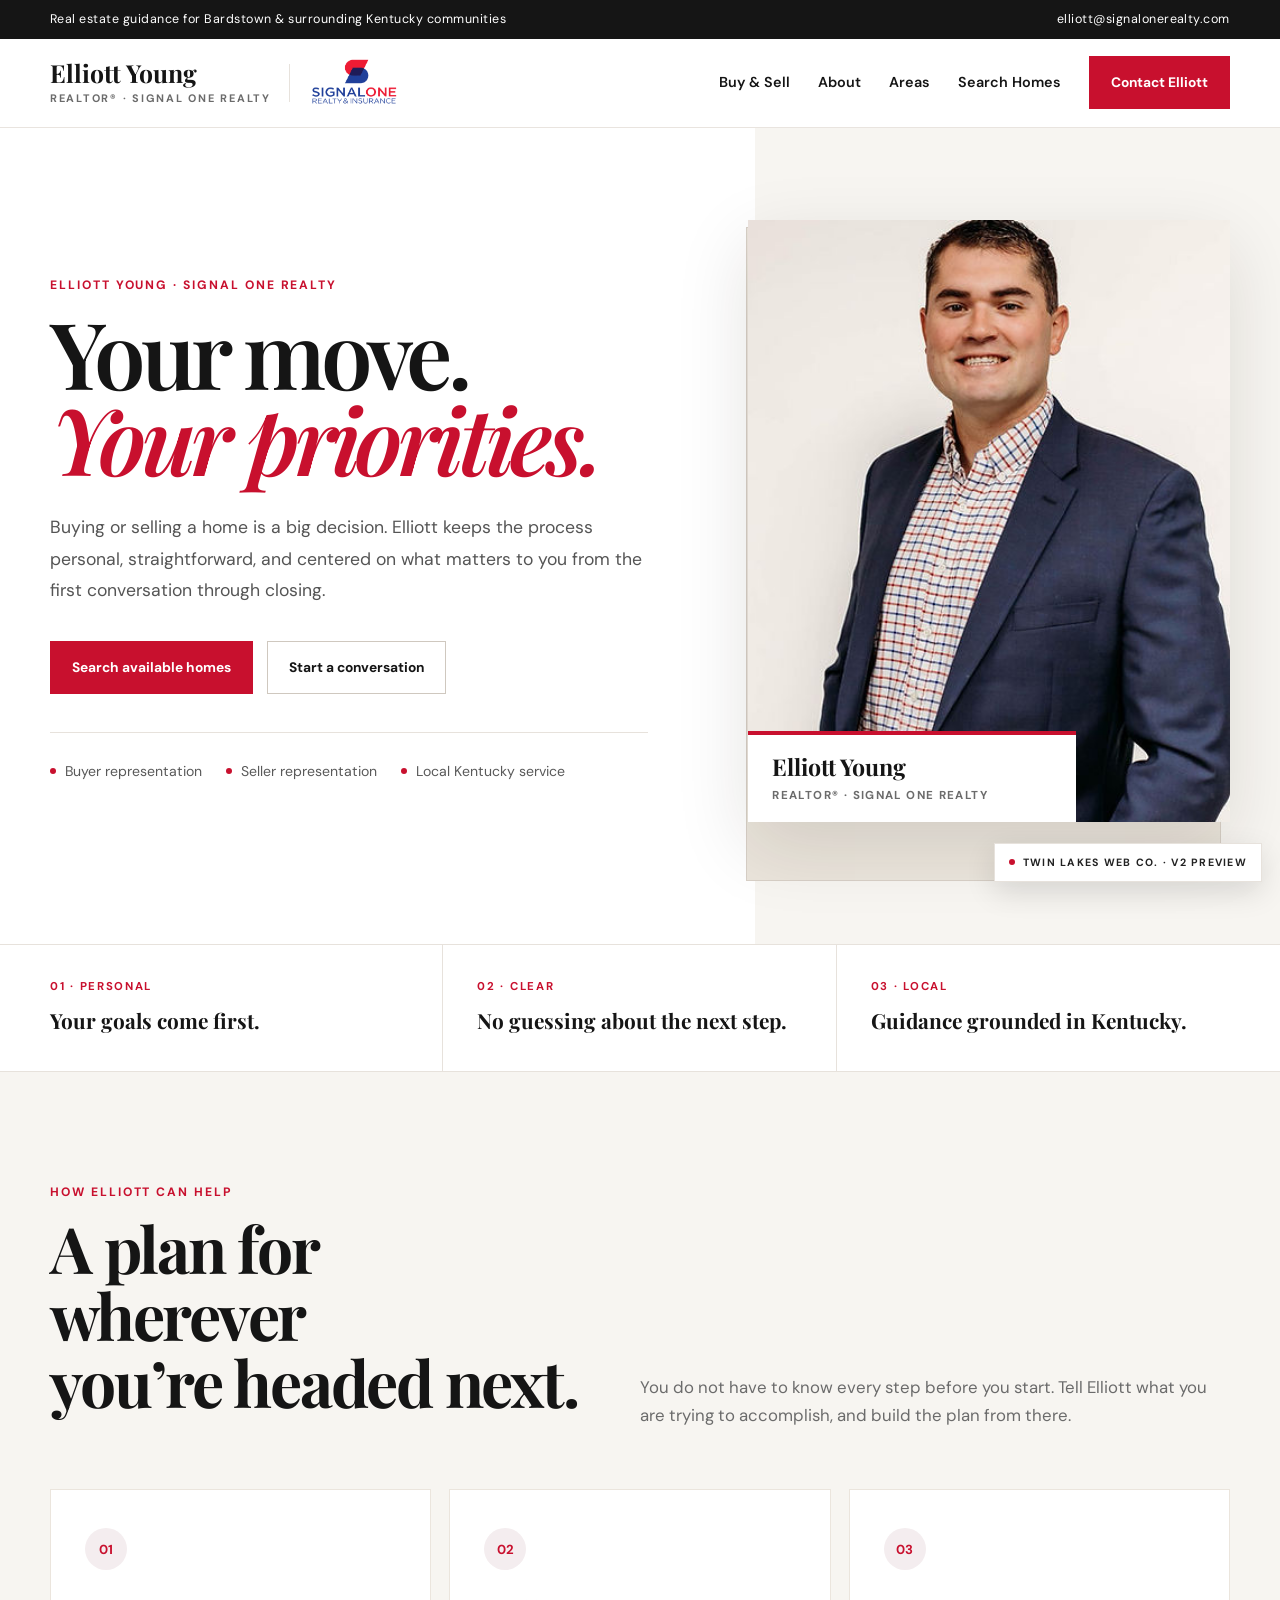
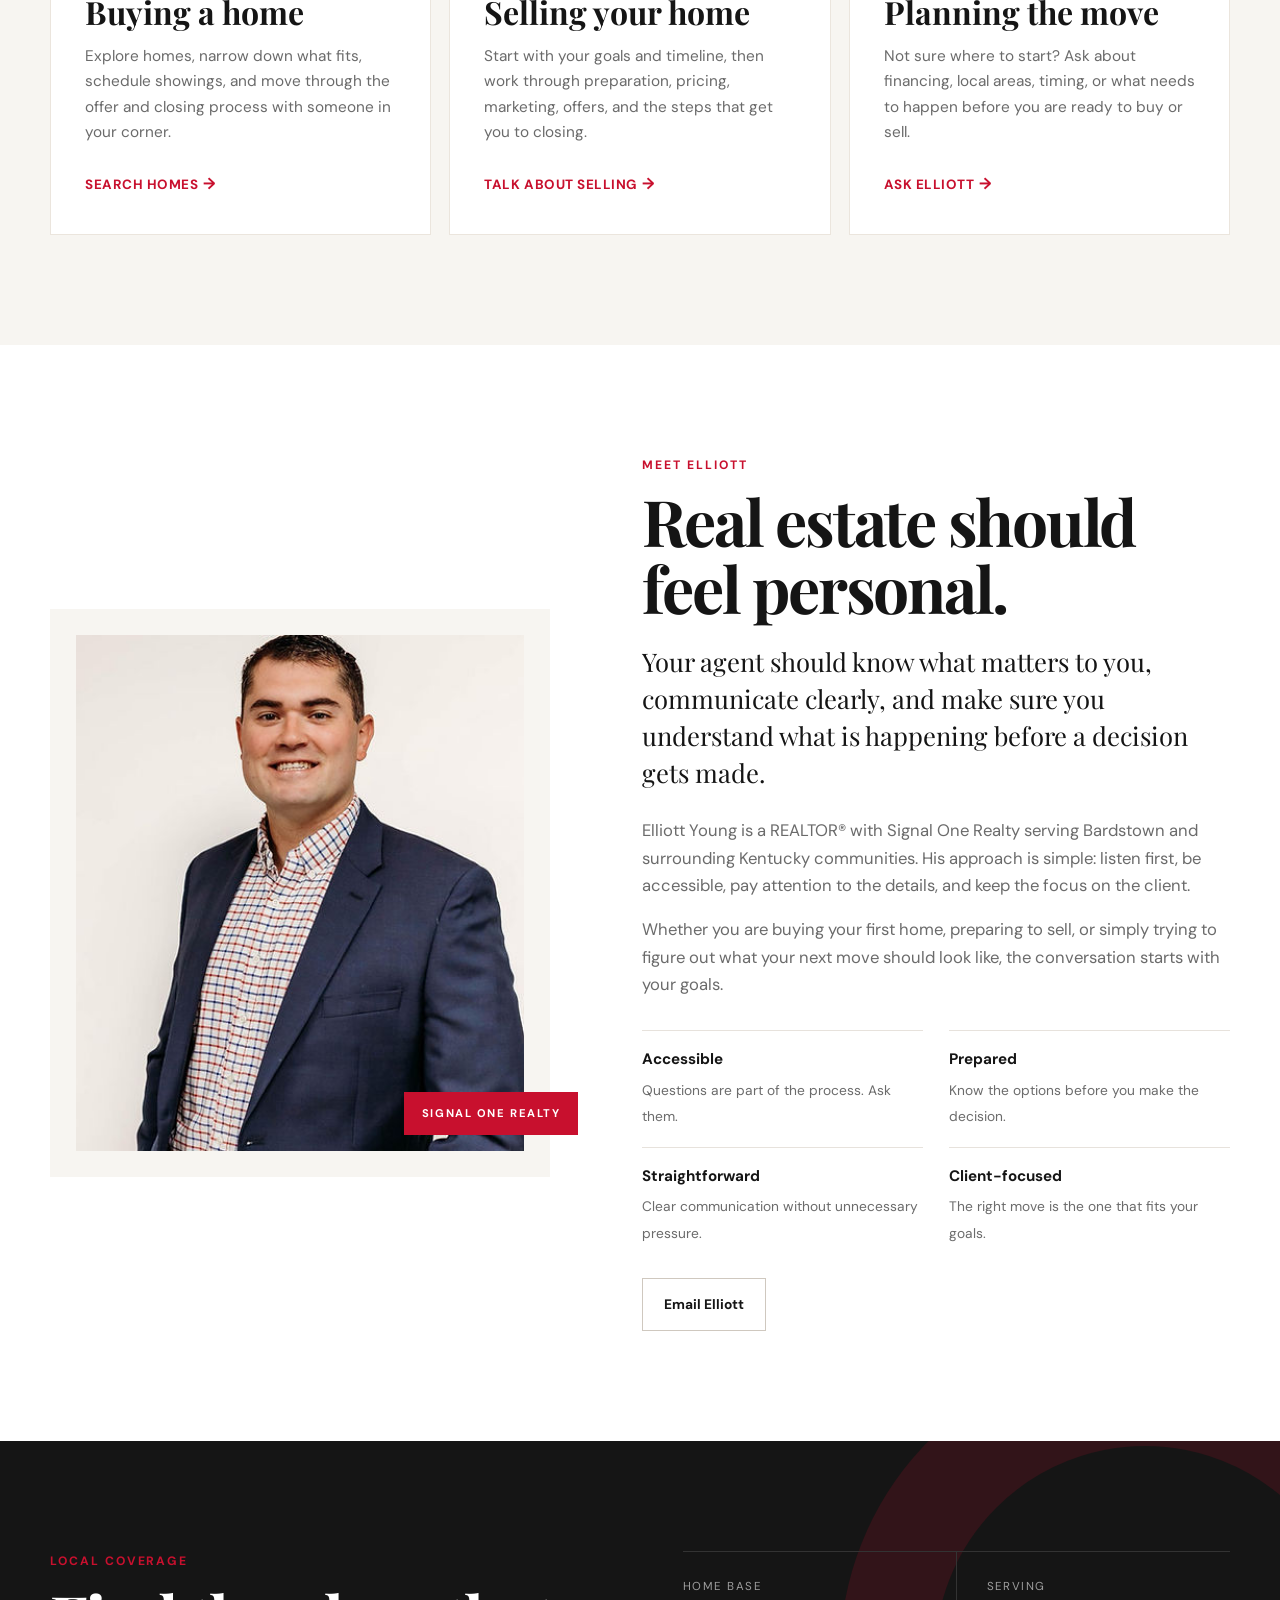
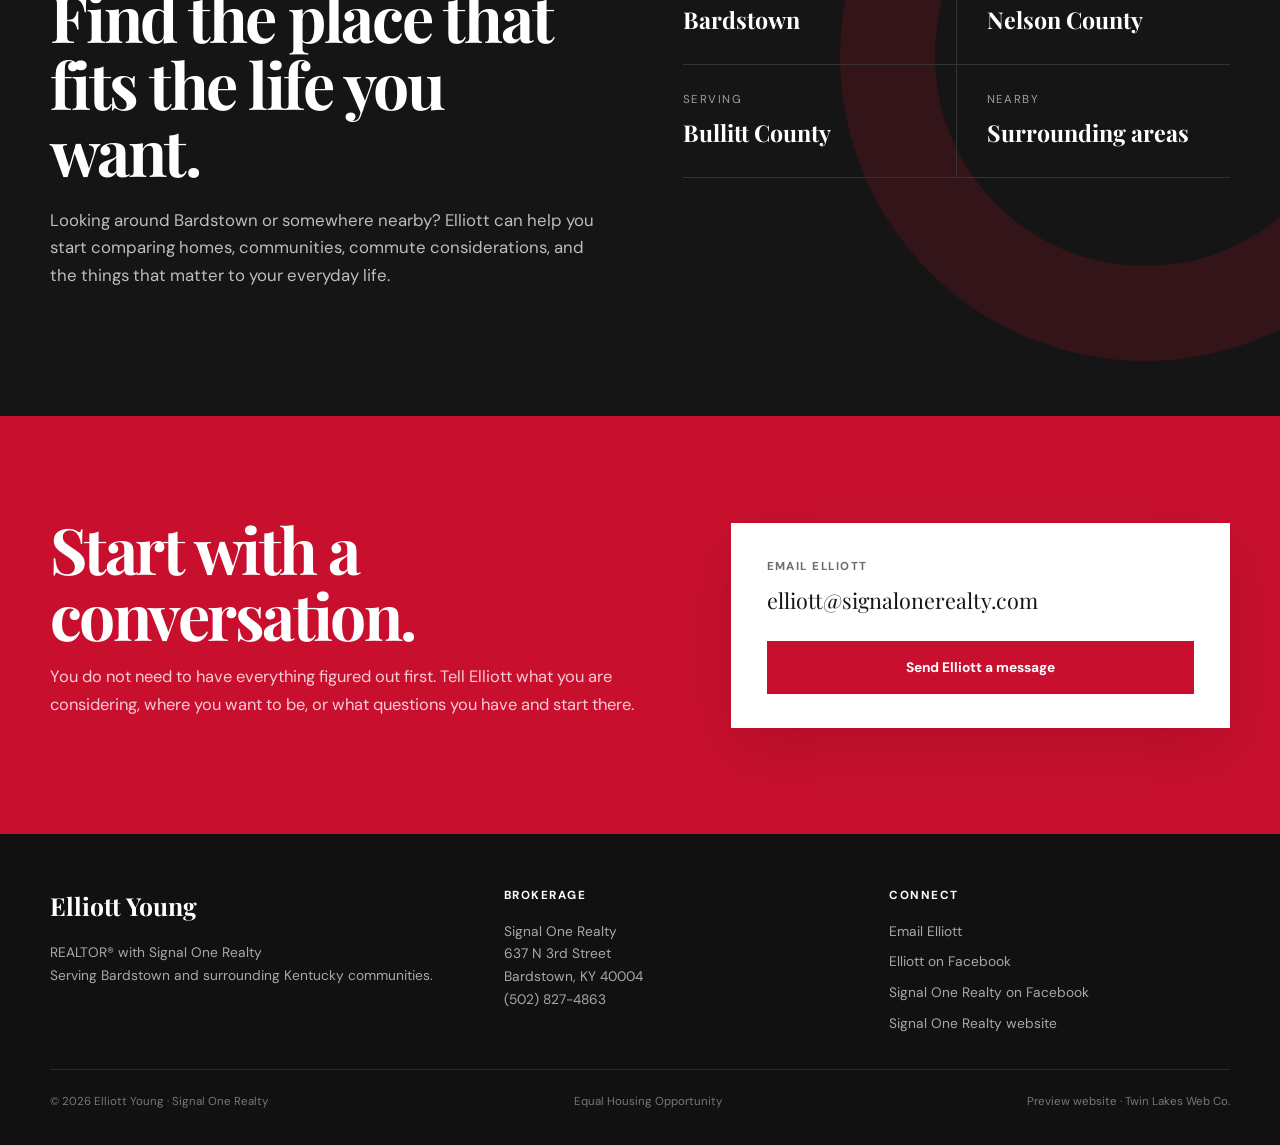
==== v2.html @ f49106d4 "Add real-estate-first Elliott Young homepage v2" ====
<!doctype html>
<html lang="en">
<head>
  <meta charset="utf-8">
  <meta name="viewport" content="width=device-width, initial-scale=1">
  <meta name="robots" content="noindex, nofollow">
  <meta name="description" content="Elliott Young with Signal One Realty. Personal real estate guidance for buyers and sellers in Bardstown and surrounding Kentucky communities.">
  <meta name="theme-color" content="#ffffff">
  <title>Elliott Young | Signal One Realty</title>
  <link rel="preconnect" href="https://fonts.googleapis.com">
  <link rel="preconnect" href="https://fonts.gstatic.com" crossorigin>
  <link href="https://fonts.googleapis.com/css2?family=DM+Sans:wght@400;500;600;700&family=Playfair+Display:ital,wght@0,600;0,700;1,600&display=swap" rel="stylesheet">
  <style>
    :root{
      --red:#c8102e;
      --red-bright:#ed1b34;
      --ink:#151515;
      --muted:#6b6b6b;
      --line:#e7e2dc;
      --paper:#f7f5f1;
      --white:#fff;
      --warm:#eee8df;
      --shadow:0 24px 70px rgba(30,24,20,.12);
      --serif:'Playfair Display',Georgia,serif;
      --sans:'DM Sans',Arial,sans-serif;
    }

    *{box-sizing:border-box}
    html{scroll-behavior:smooth}
    body{margin:0;color:var(--ink);background:var(--white);font-family:var(--sans);line-height:1.65;-webkit-font-smoothing:antialiased}
    img{display:block;max-width:100%}
    a{color:inherit;text-decoration:none}
    a:hover{text-decoration:none}
    button{font:inherit}
    .wrap{width:min(1180px,calc(100% - 48px));margin-inline:auto}
    .eyebrow{font-size:.76rem;font-weight:700;letter-spacing:.16em;text-transform:uppercase;color:var(--red)}
    .section{padding:110px 0}
    .section-title{font-family:var(--serif);font-size:clamp(2.35rem,5vw,4.5rem);line-height:1.05;letter-spacing:-.035em;margin:12px 0 22px}
    .section-copy{max-width:590px;color:var(--muted);font-size:1.05rem}

    .topline{background:var(--ink);color:#fff;font-size:.78rem;letter-spacing:.04em}
    .topline .wrap{display:flex;justify-content:space-between;gap:24px;padding:9px 0}
    .topline a{color:#fff}

    header{position:sticky;top:0;z-index:20;background:rgba(255,255,255,.94);backdrop-filter:blur(16px);border-bottom:1px solid rgba(231,226,220,.9)}
    .nav{display:flex;align-items:center;gap:28px;min-height:88px}
    .identity{display:flex;align-items:center;gap:18px;min-width:max-content}
    .identity-name{font-family:var(--serif);font-size:1.55rem;font-weight:700;line-height:1}
    .identity-name span{display:block;margin-top:7px;font:700 .68rem/1 var(--sans);letter-spacing:.16em;text-transform:uppercase;color:var(--muted)}
    .identity-divider{height:38px;width:1px;background:var(--line)}
    .broker-logo img{width:94px;height:auto}
    nav{margin-left:auto;display:flex;align-items:center;gap:28px;font-size:.9rem;font-weight:600}
    nav a:not(.nav-cta){position:relative;padding:10px 0}
    nav a:not(.nav-cta)::after{content:'';position:absolute;left:0;right:100%;bottom:5px;height:2px;background:var(--red);transition:right .2s ease}
    nav a:not(.nav-cta):hover::after{right:0}
    .nav-cta,.button{display:inline-flex;align-items:center;justify-content:center;gap:10px;background:var(--red);color:#fff;border:1px solid var(--red);padding:14px 21px;font-size:.86rem;font-weight:700;transition:.2s ease}
    .nav-cta:hover,.button:hover{background:#a90c26;border-color:#a90c26;transform:translateY(-1px)}
    .button.secondary{background:transparent;color:var(--ink);border-color:#cfc8bf}
    .button.secondary:hover{background:var(--paper);border-color:#bfb6aa}

    .hero{padding:74px 0 88px;background:linear-gradient(90deg,#fff 0%,#fff 59%,var(--paper) 59%,var(--paper) 100%);overflow:hidden}
    .hero-grid{display:grid;grid-template-columns:1.08fr .92fr;align-items:center;gap:72px}
    .hero h1{font-family:var(--serif);font-size:clamp(3.4rem,7.2vw,6.8rem);line-height:.94;letter-spacing:-.055em;margin:14px 0 30px;font-weight:600}
    .hero h1 em{font-weight:600;color:var(--red);font-style:italic}
    .hero-copy>p{max-width:610px;color:#555;font-size:1.1rem;line-height:1.8;margin:0}
    .hero-actions{display:flex;align-items:center;gap:14px;flex-wrap:wrap;margin-top:34px}
    .micro-proof{display:flex;flex-wrap:wrap;gap:24px;margin-top:38px;padding-top:27px;border-top:1px solid var(--line);color:#595959;font-size:.88rem}
    .micro-proof span{display:flex;align-items:center;gap:9px}
    .micro-proof span::before{content:'';width:6px;height:6px;border-radius:50%;background:var(--red)}

    .portrait-wrap{position:relative;padding:18px 0 34px 28px}
    .portrait-wrap::before{content:'';position:absolute;inset:0 35px 0 0;border:1px solid #d8d0c7;background:#ebe5dc;transform:translate(26px,25px)}
    .portrait-card{position:relative;z-index:1;background:#ddd;box-shadow:var(--shadow);aspect-ratio:4/5;overflow:hidden}
    .portrait-card img{width:100%;height:100%;object-fit:cover;object-position:center top}
    .portrait-label{position:absolute;z-index:2;left:0;bottom:0;background:#fff;padding:19px 24px 17px;min-width:68%;border-top:4px solid var(--red)}
    .portrait-label strong{font-family:var(--serif);font-size:1.45rem;display:block;line-height:1.1}
    .portrait-label span{display:block;margin-top:6px;font-size:.72rem;font-weight:700;letter-spacing:.12em;text-transform:uppercase;color:var(--muted)}

    .intro-strip{border-block:1px solid var(--line);background:#fff}
    .intro-strip .wrap{display:grid;grid-template-columns:repeat(3,1fr)}
    .strip-item{padding:33px 34px;border-right:1px solid var(--line)}
    .strip-item:first-child{padding-left:0}
    .strip-item:last-child{border-right:0;padding-right:0}
    .strip-item span{display:block;font-size:.71rem;font-weight:700;letter-spacing:.15em;text-transform:uppercase;color:var(--red);margin-bottom:7px}
    .strip-item strong{font-family:var(--serif);font-size:1.3rem}

    .ways{background:var(--paper)}
    .ways-head{display:flex;justify-content:space-between;gap:60px;align-items:end;margin-bottom:52px}
    .ways-head .section-copy{margin:0 0 8px}
    .service-grid{display:grid;grid-template-columns:repeat(3,1fr);gap:18px}
    .service-card{background:#fff;padding:38px 34px 36px;border:1px solid #ebe5dd;min-height:310px;display:flex;flex-direction:column;transition:.2s ease}
    .service-card:hover{transform:translateY(-5px);box-shadow:0 16px 44px rgba(28,24,20,.08)}
    .service-number{width:42px;height:42px;border-radius:50%;display:grid;place-items:center;background:#f4edef;color:var(--red);font-weight:700;font-size:.82rem}
    .service-card h3{font-family:var(--serif);font-size:2rem;line-height:1.08;margin:25px 0 14px}
    .service-card p{color:var(--muted);font-size:.96rem;margin:0 0 26px}
    .card-link{margin-top:auto;color:var(--red);font-size:.84rem;font-weight:700;letter-spacing:.04em;text-transform:uppercase}
    .card-link::after{content:' →';font-size:1rem}

    .about-grid{display:grid;grid-template-columns:.92fr 1.08fr;gap:92px;align-items:center}
    .about-image{position:relative;background:var(--paper);padding:26px}
    .about-image img{width:100%;aspect-ratio:1/1.15;object-fit:cover;object-position:center top}
    .about-image::after{content:'SIGNAL ONE REALTY';position:absolute;right:-28px;bottom:42px;background:var(--red);color:#fff;padding:12px 18px;font-size:.7rem;font-weight:700;letter-spacing:.14em}
    .about-copy p{color:var(--muted);font-size:1.04rem}
    .about-copy .lead{font-family:var(--serif);font-size:1.6rem;line-height:1.45;color:var(--ink);margin-top:0}
    .principles{display:grid;grid-template-columns:1fr 1fr;gap:18px 26px;margin:32px 0}
    .principle{border-top:1px solid var(--line);padding-top:16px}
    .principle strong{display:block;font-size:.95rem;margin-bottom:4px}
    .principle span{color:var(--muted);font-size:.86rem}

    .local{background:var(--ink);color:#fff;position:relative;overflow:hidden}
    .local::after{content:'';position:absolute;width:420px;height:420px;border:95px solid rgba(200,16,46,.16);border-radius:50%;right:-170px;top:-90px}
    .local-grid{position:relative;z-index:1;display:grid;grid-template-columns:1fr 1fr;gap:86px;align-items:start}
    .local .section-title{color:#fff}
    .local .section-copy{color:#bdbdbd}
    .market-list{display:grid;grid-template-columns:1fr 1fr;border-top:1px solid #333}
    .market{padding:25px 0;border-bottom:1px solid #333}
    .market:nth-child(odd){padding-right:30px;border-right:1px solid #333}
    .market:nth-child(even){padding-left:30px}
    .market span{display:block;color:#9e9e9e;font-size:.72rem;text-transform:uppercase;letter-spacing:.13em}
    .market strong{display:block;margin-top:5px;font-family:var(--serif);font-size:1.45rem}

    .contact{padding:100px 0;background:var(--red);color:#fff}
    .contact-grid{display:grid;grid-template-columns:1.1fr .9fr;gap:70px;align-items:center}
    .contact h2{font-family:var(--serif);font-size:clamp(2.8rem,5vw,5rem);line-height:1.02;letter-spacing:-.04em;margin:0}
    .contact p{color:#f7ccd4;max-width:620px;font-size:1.03rem}
    .contact-box{background:#fff;color:var(--ink);padding:34px 36px;box-shadow:0 22px 55px rgba(88,0,18,.18)}
    .contact-box span{display:block;font-size:.72rem;letter-spacing:.13em;text-transform:uppercase;font-weight:700;color:var(--muted)}
    .contact-box a.email{display:block;font-family:var(--serif);font-size:1.35rem;margin:7px 0 22px;overflow-wrap:anywhere}
    .contact-box .button{width:100%}

    footer{padding:52px 0 34px;background:#111;color:#d8d8d8}
    .footer-main{display:grid;grid-template-columns:1.2fr 1fr 1fr;gap:45px;padding-bottom:35px}
    .footer-brand strong{font-family:var(--serif);font-size:1.55rem;color:#fff}
    .footer-main p,.footer-main a{font-size:.86rem;color:#a8a8a8}
    .footer-main h4{font-size:.73rem;text-transform:uppercase;letter-spacing:.13em;color:#fff;margin:0 0 14px}
    .footer-links{display:flex;flex-direction:column;gap:8px}
    .footer-bottom{display:flex;justify-content:space-between;gap:24px;border-top:1px solid #292929;padding-top:22px;font-size:.72rem;color:#777}

    .preview{position:fixed;right:18px;bottom:18px;z-index:30;background:#fff;color:#222;border:1px solid var(--line);box-shadow:0 10px 30px rgba(0,0,0,.12);padding:10px 14px;font-size:.66rem;font-weight:700;letter-spacing:.12em;text-transform:uppercase}
    .preview::before{content:'';display:inline-block;width:6px;height:6px;background:var(--red);border-radius:50%;margin-right:8px;vertical-align:1px}

    @media(max-width:980px){
      .hero{background:linear-gradient(180deg,#fff 0%,#fff 62%,var(--paper) 62%)}
      .hero-grid,.about-grid,.local-grid,.contact-grid{grid-template-columns:1fr;gap:50px}
      .hero-copy{max-width:720px}
      .portrait-wrap{max-width:610px}
      .ways-head{display:block}.ways-head .section-copy{margin-top:18px}
      .service-grid{grid-template-columns:1fr 1fr}.service-card:last-child{grid-column:1/-1}
      .footer-main{grid-template-columns:1.2fr 1fr}
      nav a:not(.nav-cta){display:none}
    }

    @media(max-width:680px){
      .wrap{width:min(100% - 30px,1180px)}
      .section{padding:78px 0}
      .topline .wrap{display:block;text-align:center}.topline .wrap span{display:none}
      .nav{min-height:76px;gap:12px}.identity-divider,.broker-logo{display:none}.identity-name{font-size:1.35rem}.nav-cta{margin-left:auto;padding:11px 14px}
      .hero{padding-top:52px}.hero-grid{gap:40px}.hero h1{font-size:clamp(3.15rem,17vw,5rem)}
      .portrait-wrap{padding-left:0}.portrait-wrap::before{right:10px}
      .intro-strip .wrap{grid-template-columns:1fr}.strip-item,.strip-item:first-child,.strip-item:last-child{padding:22px 0;border-right:0;border-bottom:1px solid var(--line)}.strip-item:last-child{border-bottom:0}
      .service-grid{grid-template-columns:1fr}.service-card:last-child{grid-column:auto}
      .about-image::after{right:-8px}
      .principles{grid-template-columns:1fr}
      .market-list{grid-template-columns:1fr}.market:nth-child(odd),.market:nth-child(even){padding:20px 0;border-right:0}
      .footer-main{grid-template-columns:1fr}.footer-bottom{display:block}.footer-bottom span{display:block;margin-top:7px}
      .preview{display:none}
    }
  </style>
</head>
<body>
  <div class="topline">
    <div class="wrap">
      <span>Real estate guidance for Bardstown &amp; surrounding Kentucky communities</span>
      <a href="mailto:elliott@signalonerealty.com">elliott@signalonerealty.com</a>
    </div>
  </div>

  <header>
    <div class="wrap nav">
      <a class="identity" href="#top" aria-label="Elliott Young home">
        <div class="identity-name">Elliott Young<span>REALTOR® · Signal One Realty</span></div>
        <div class="identity-divider" aria-hidden="true"></div>
        <div class="broker-logo"><img src="assets/icon-brand.png" alt="Signal One Realty"></div>
      </a>
      <nav aria-label="Main navigation">
        <a href="#services">Buy &amp; Sell</a>
        <a href="#about">About</a>
        <a href="#area">Areas</a>
        <a href="https://link.flexmls.com/1diaqj6ohfbs,16" target="_blank" rel="noopener">Search Homes</a>
        <a class="nav-cta" href="#contact">Contact Elliott</a>
      </nav>
    </div>
  </header>

  <main id="top">
    <section class="hero">
      <div class="wrap hero-grid">
        <div class="hero-copy">
          <div class="eyebrow">Elliott Young · Signal One Realty</div>
          <h1>Your move.<br><em>Your priorities.</em></h1>
          <p>Buying or selling a home is a big decision. Elliott keeps the process personal, straightforward, and centered on what matters to you from the first conversation through closing.</p>
          <div class="hero-actions">
            <a class="button" href="https://link.flexmls.com/1diaqj6ohfbs,16" target="_blank" rel="noopener">Search available homes</a>
            <a class="button secondary" href="#contact">Start a conversation</a>
          </div>
          <div class="micro-proof" aria-label="Real estate service highlights">
            <span>Buyer representation</span>
            <span>Seller representation</span>
            <span>Local Kentucky service</span>
          </div>
        </div>

        <div class="portrait-wrap">
          <div class="portrait-card">
            <img src="assets/Elliott.jpg" alt="Elliott Young, REALTOR with Signal One Realty" width="640" height="800" fetchpriority="high">
            <div class="portrait-label">
              <strong>Elliott Young</strong>
              <span>REALTOR® · Signal One Realty</span>
            </div>
          </div>
        </div>
      </div>
    </section>

    <section class="intro-strip" aria-label="Elliott Young service principles">
      <div class="wrap">
        <div class="strip-item"><span>01 · Personal</span><strong>Your goals come first.</strong></div>
        <div class="strip-item"><span>02 · Clear</span><strong>No guessing about the next step.</strong></div>
        <div class="strip-item"><span>03 · Local</span><strong>Guidance grounded in Kentucky.</strong></div>
      </div>
    </section>

    <section class="section ways" id="services">
      <div class="wrap">
        <div class="ways-head">
          <div>
            <div class="eyebrow">How Elliott can help</div>
            <h2 class="section-title">A plan for wherever<br>you’re headed next.</h2>
          </div>
          <p class="section-copy">You do not have to know every step before you start. Tell Elliott what you are trying to accomplish, and build the plan from there.</p>
        </div>

        <div class="service-grid">
          <article class="service-card">
            <div class="service-number">01</div>
            <h3>Buying a home</h3>
            <p>Explore homes, narrow down what fits, schedule showings, and move through the offer and closing process with someone in your corner.</p>
            <a class="card-link" href="https://link.flexmls.com/1diaqj6ohfbs,16" target="_blank" rel="noopener">Search homes</a>
          </article>

          <article class="service-card">
            <div class="service-number">02</div>
            <h3>Selling your home</h3>
            <p>Start with your goals and timeline, then work through preparation, pricing, marketing, offers, and the steps that get you to closing.</p>
            <a class="card-link" href="mailto:elliott@signalonerealty.com?subject=I%27m%20thinking%20about%20selling%20my%20home">Talk about selling</a>
          </article>

          <article class="service-card">
            <div class="service-number">03</div>
            <h3>Planning the move</h3>
            <p>Not sure where to start? Ask about financing, local areas, timing, or what needs to happen before you are ready to buy or sell.</p>
            <a class="card-link" href="mailto:elliott@signalonerealty.com?subject=I%27m%20planning%20a%20move">Ask Elliott</a>
          </article>
        </div>
      </div>
    </section>

    <section class="section" id="about">
      <div class="wrap about-grid">
        <div class="about-image">
          <img src="assets/Elliott.jpg" alt="Elliott Young with Signal One Realty" loading="lazy">
        </div>
        <div class="about-copy">
          <div class="eyebrow">Meet Elliott</div>
          <h2 class="section-title">Real estate should feel personal.</h2>
          <p class="lead">Your agent should know what matters to you, communicate clearly, and make sure you understand what is happening before a decision gets made.</p>
          <p>Elliott Young is a REALTOR® with Signal One Realty serving Bardstown and surrounding Kentucky communities. His approach is simple: listen first, be accessible, pay attention to the details, and keep the focus on the client.</p>
          <p>Whether you are buying your first home, preparing to sell, or simply trying to figure out what your next move should look like, the conversation starts with your goals.</p>

          <div class="principles">
            <div class="principle"><strong>Accessible</strong><span>Questions are part of the process. Ask them.</span></div>
            <div class="principle"><strong>Prepared</strong><span>Know the options before you make the decision.</span></div>
            <div class="principle"><strong>Straightforward</strong><span>Clear communication without unnecessary pressure.</span></div>
            <div class="principle"><strong>Client-focused</strong><span>The right move is the one that fits your goals.</span></div>
          </div>

          <a class="button secondary" href="mailto:elliott@signalonerealty.com">Email Elliott</a>
        </div>
      </div>
    </section>

    <section class="section local" id="area">
      <div class="wrap local-grid">
        <div>
          <div class="eyebrow">Local coverage</div>
          <h2 class="section-title">Find the place that fits the life you want.</h2>
          <p class="section-copy">Looking around Bardstown or somewhere nearby? Elliott can help you start comparing homes, communities, commute considerations, and the things that matter to your everyday life.</p>
        </div>
        <div class="market-list">
          <div class="market"><span>Home base</span><strong>Bardstown</strong></div>
          <div class="market"><span>Serving</span><strong>Nelson County</strong></div>
          <div class="market"><span>Serving</span><strong>Bullitt County</strong></div>
          <div class="market"><span>Nearby</span><strong>Surrounding areas</strong></div>
        </div>
      </div>
    </section>

    <section class="contact" id="contact">
      <div class="wrap contact-grid">
        <div>
          <h2>Start with a conversation.</h2>
          <p>You do not need to have everything figured out first. Tell Elliott what you are considering, where you want to be, or what questions you have and start there.</p>
        </div>
        <div class="contact-box">
          <span>Email Elliott</span>
          <a class="email" href="mailto:elliott@signalonerealty.com">elliott@signalonerealty.com</a>
          <a class="button" href="mailto:elliott@signalonerealty.com?subject=Real%20estate%20question">Send Elliott a message</a>
        </div>
      </div>
    </section>
  </main>

  <footer>
    <div class="wrap">
      <div class="footer-main">
        <div class="footer-brand">
          <strong>Elliott Young</strong>
          <p>REALTOR® with Signal One Realty<br>Serving Bardstown and surrounding Kentucky communities.</p>
        </div>
        <div>
          <h4>Brokerage</h4>
          <p>Signal One Realty<br>637 N 3rd Street<br>Bardstown, KY 40004<br><a href="tel:+15028274863">(502) 827-4863</a></p>
        </div>
        <div>
          <h4>Connect</h4>
          <div class="footer-links">
            <a href="mailto:elliott@signalonerealty.com">Email Elliott</a>
            <a href="https://www.facebook.com/elliott.young.12" target="_blank" rel="noopener">Elliott on Facebook</a>
            <a href="https://www.facebook.com/Signalonerealty" target="_blank" rel="noopener">Signal One Realty on Facebook</a>
            <a href="https://www.signalonerealty.com/" target="_blank" rel="noopener">Signal One Realty website</a>
          </div>
        </div>
      </div>
      <div class="footer-bottom">
        <span>© 2026 Elliott Young · Signal One Realty</span>
        <span>Equal Housing Opportunity</span>
        <span>Preview website · Twin Lakes Web Co.</span>
      </div>
    </div>
  </footer>

  <div class="preview">Twin Lakes Web Co. · V2 Preview</div>
</body>
</html>
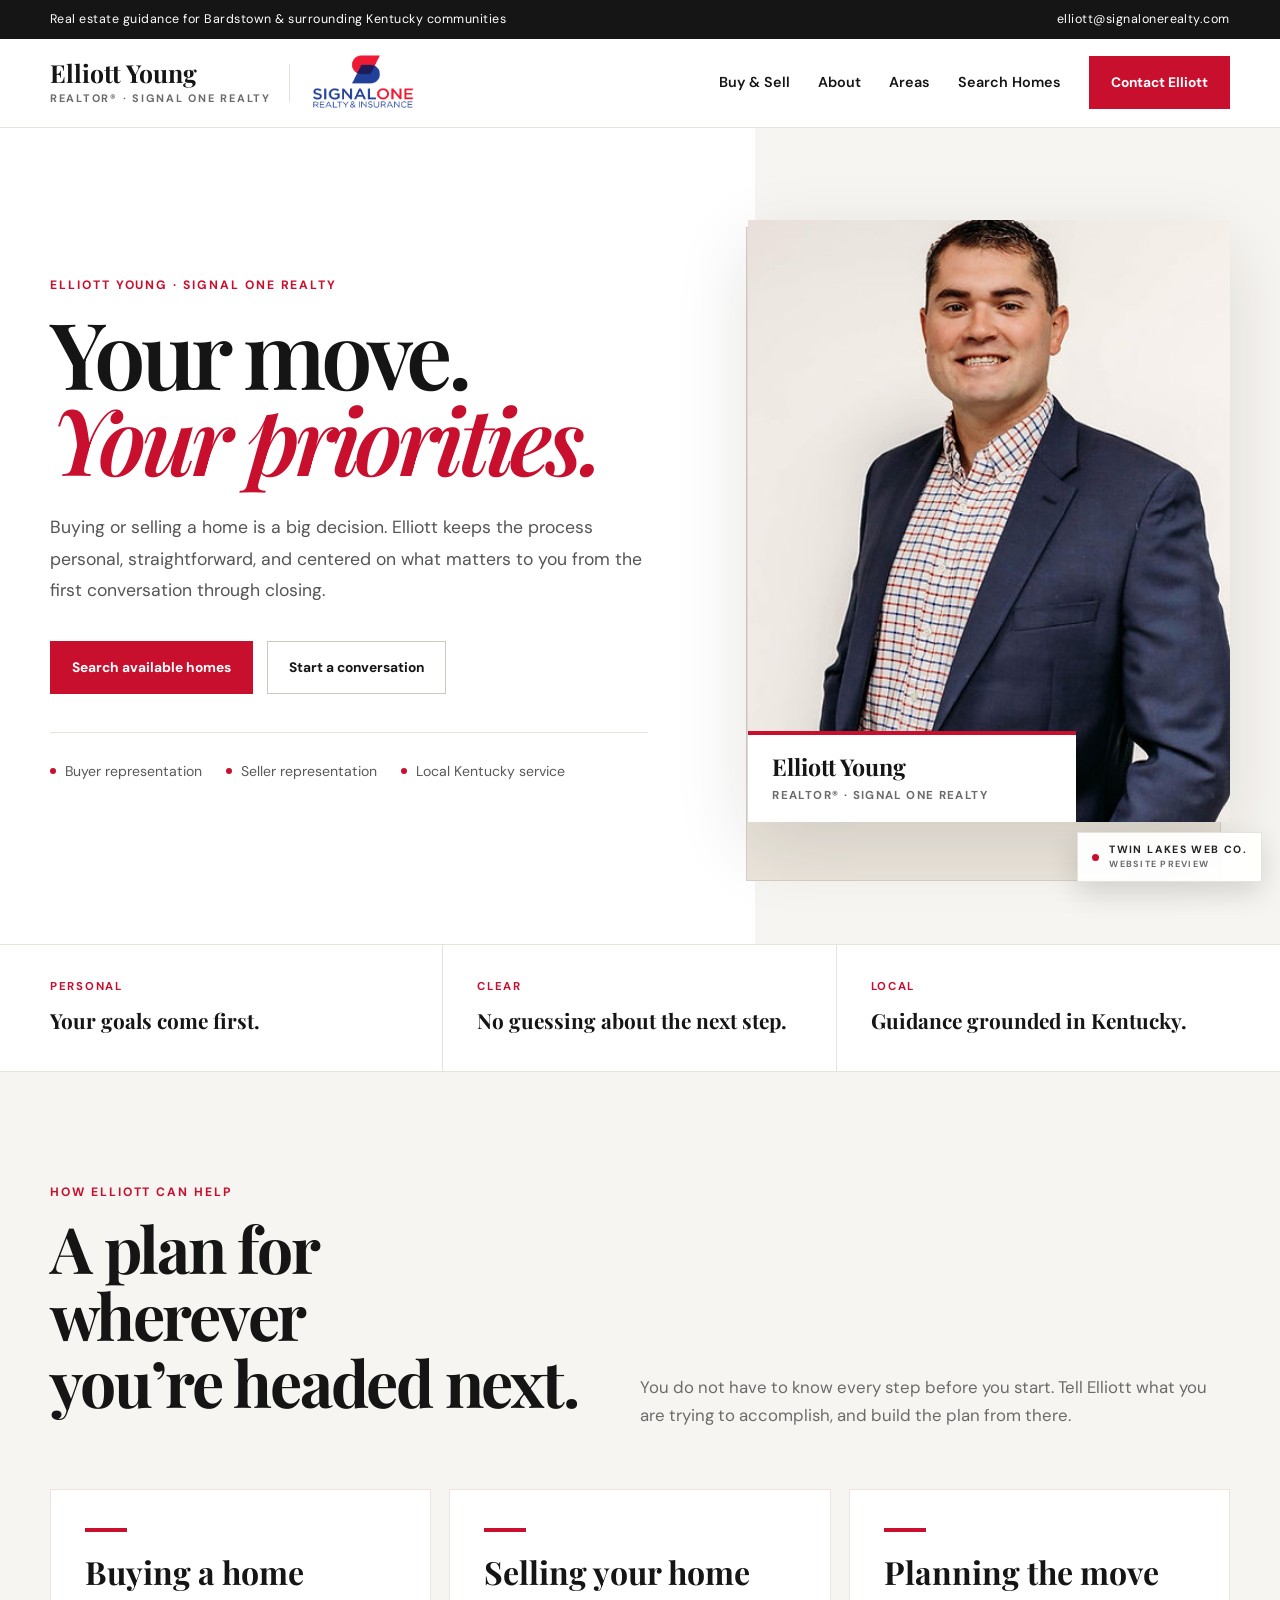
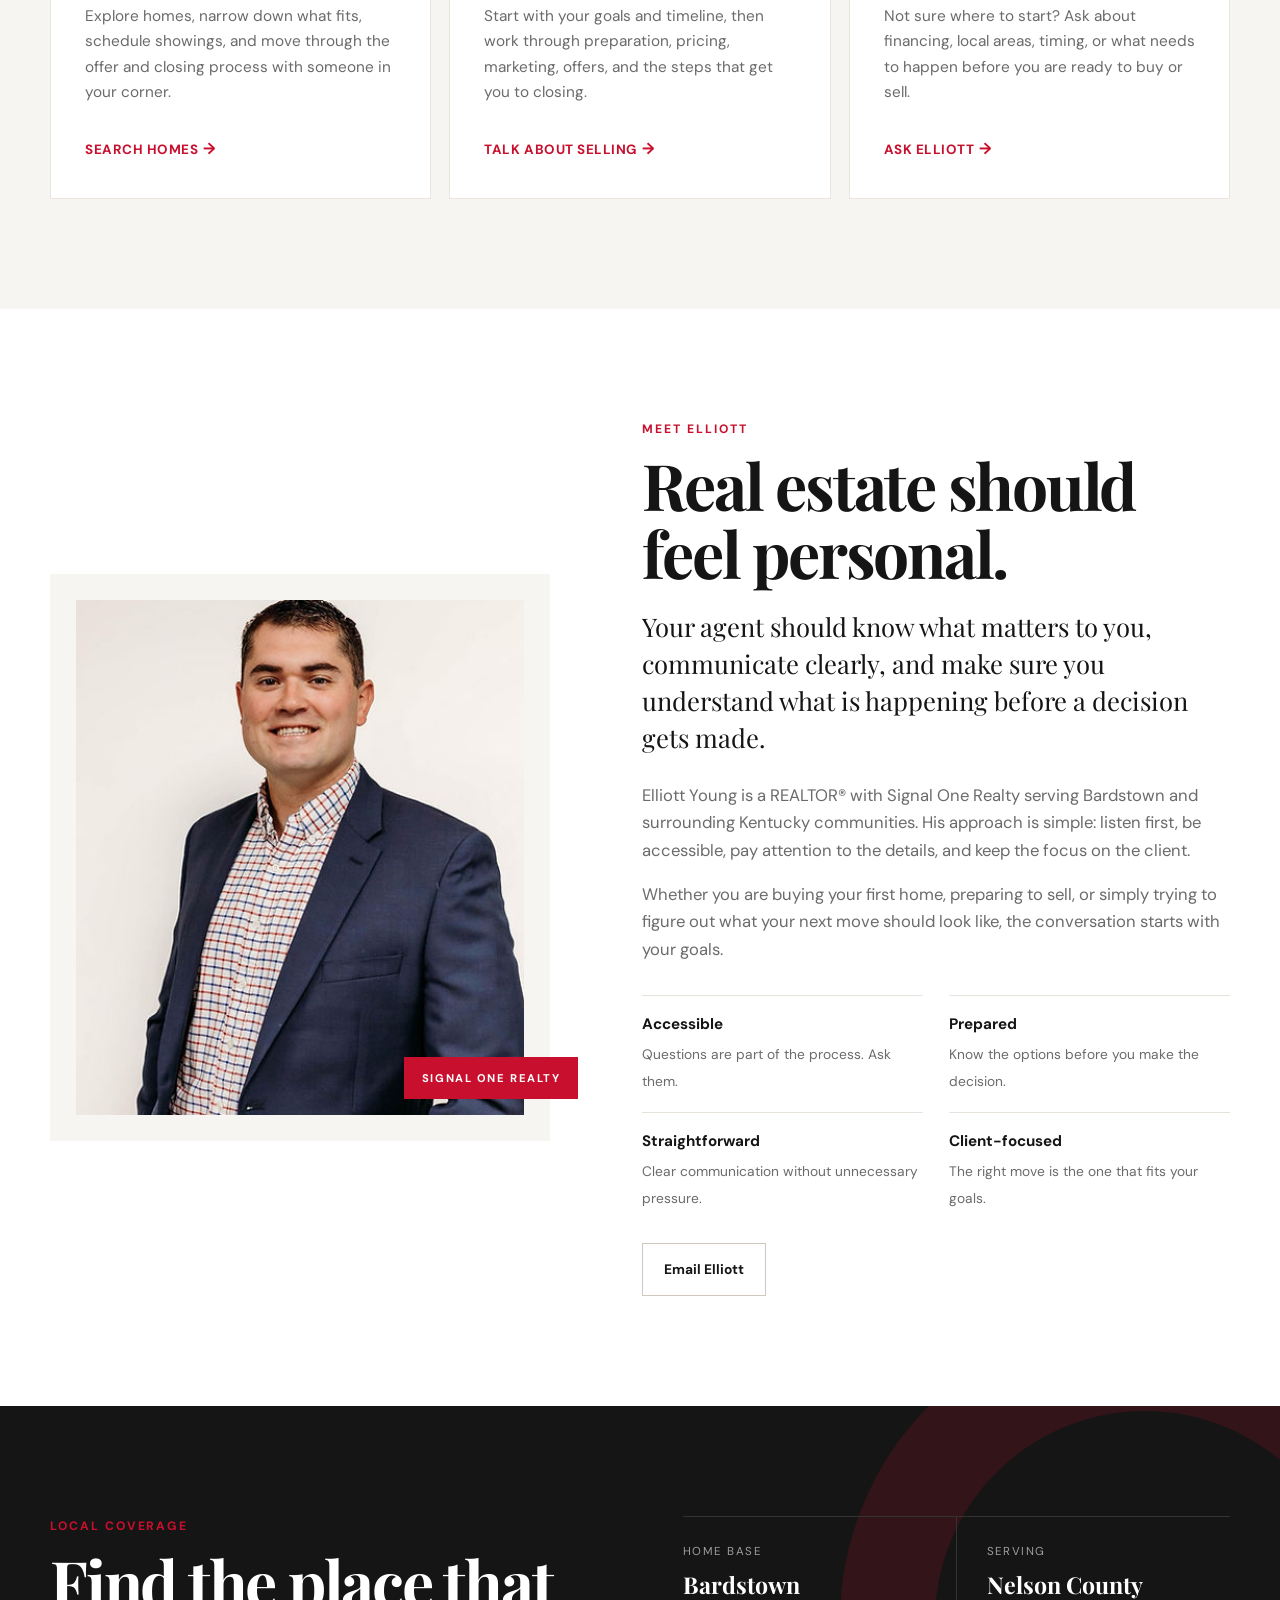
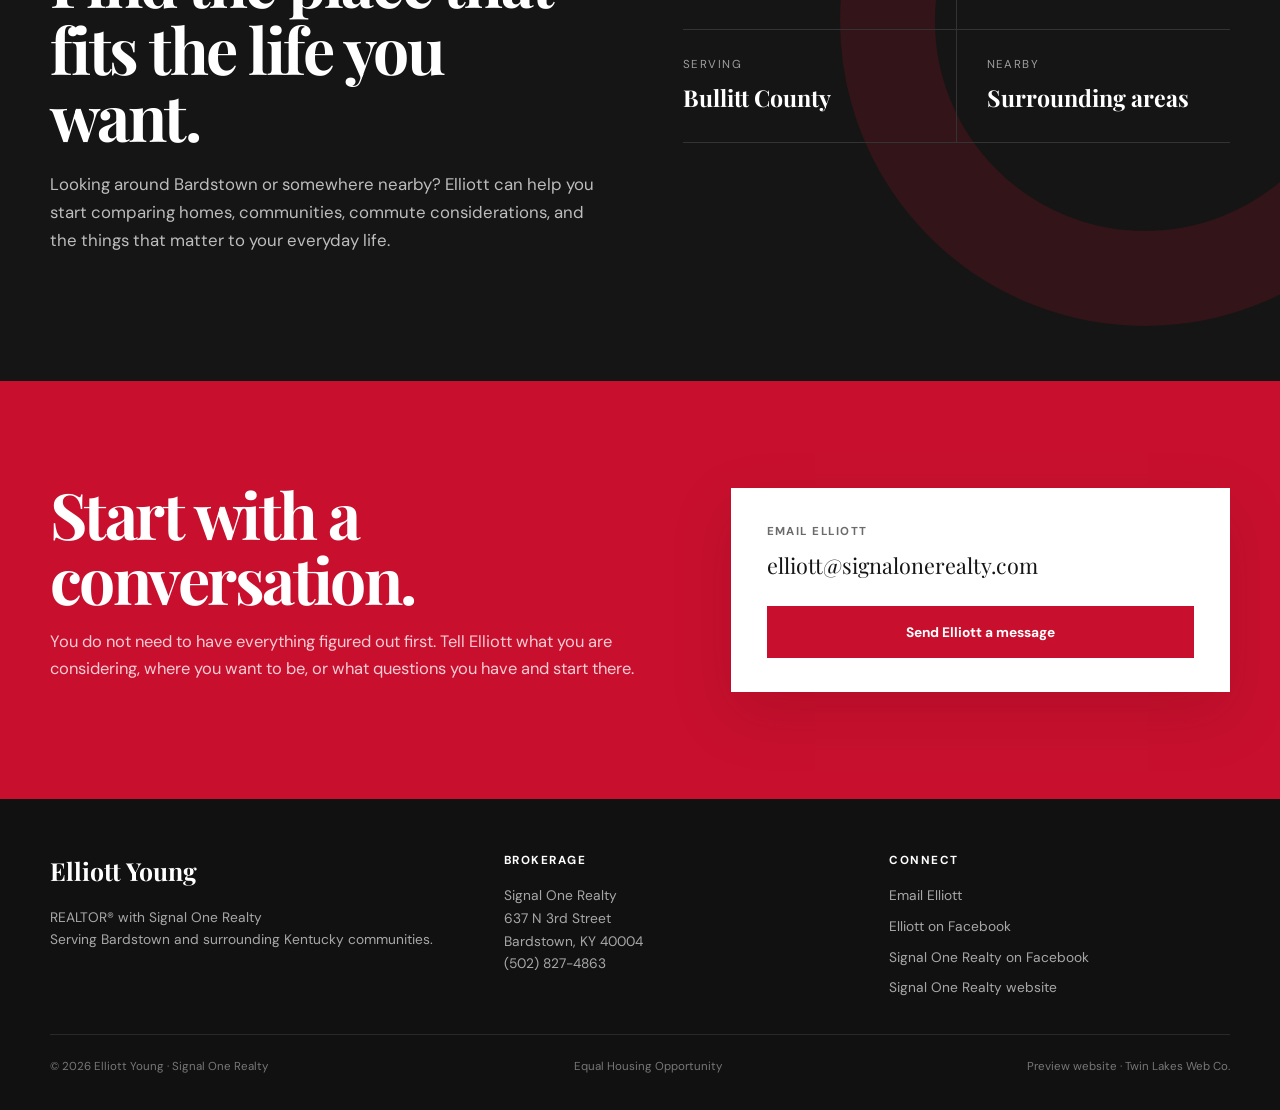
==== commit 945dc3e4: "Refine v2 header, mobile menu, preview branding and social metadata" ====
--- a/v2.html
+++ b/v2.html
@@ -7,9 +7,23 @@
   <meta name="description" content="Elliott Young with Signal One Realty. Personal real estate guidance for buyers and sellers in Bardstown and surrounding Kentucky communities.">
   <meta name="theme-color" content="#ffffff">
   <title>Elliott Young | Signal One Realty</title>
+
+  <meta property="og:type" content="website">
+  <meta property="og:title" content="Elliott Young | Signal One Realty">
+  <meta property="og:description" content="Personal real estate guidance for buyers and sellers in Bardstown and surrounding Kentucky communities.">
+  <meta property="og:url" content="https://twinlakeswebco.github.io/elliott-young/v2.html">
+  <meta property="og:image" content="https://twinlakeswebco.github.io/elliott-young/assets/Elliott.jpg">
+  <meta property="og:image:alt" content="Elliott Young, REALTOR with Signal One Realty">
+  <meta name="twitter:card" content="summary_large_image">
+  <meta name="twitter:title" content="Elliott Young | Signal One Realty">
+  <meta name="twitter:description" content="Personal real estate guidance for buyers and sellers in Bardstown and surrounding Kentucky communities.">
+  <meta name="twitter:image" content="https://twinlakeswebco.github.io/elliott-young/assets/Elliott.jpg">
+
+  <link rel="icon" type="image/png" href="assets/icon-only">
   <link rel="preconnect" href="https://fonts.googleapis.com">
   <link rel="preconnect" href="https://fonts.gstatic.com" crossorigin>
   <link href="https://fonts.googleapis.com/css2?family=DM+Sans:wght@400;500;600;700&family=Playfair+Display:ital,wght@0,600;0,700;1,600&display=swap" rel="stylesheet">
+
   <style>
     :root{
       --red:#c8102e;
@@ -26,7 +40,7 @@
     }
 
     *{box-sizing:border-box}
-    html{scroll-behavior:smooth}
+    html{scroll-behavior:smooth;scroll-padding-top:110px}
     body{margin:0;color:var(--ink);background:var(--white);font-family:var(--sans);line-height:1.65;-webkit-font-smoothing:antialiased}
     img{display:block;max-width:100%}
     a{color:inherit;text-decoration:none}
@@ -42,21 +56,37 @@
     .topline .wrap{display:flex;justify-content:space-between;gap:24px;padding:9px 0}
     .topline a{color:#fff}
 
-    header{position:sticky;top:0;z-index:20;background:rgba(255,255,255,.94);backdrop-filter:blur(16px);border-bottom:1px solid rgba(231,226,220,.9)}
-    .nav{display:flex;align-items:center;gap:28px;min-height:88px}
+    header{position:sticky;top:0;z-index:40;background:rgba(255,255,255,.96);backdrop-filter:blur(16px);border-bottom:1px solid rgba(231,226,220,.9)}
+    .nav{display:flex;align-items:center;gap:26px;min-height:88px;position:relative}
     .identity{display:flex;align-items:center;gap:18px;min-width:max-content}
     .identity-name{font-family:var(--serif);font-size:1.55rem;font-weight:700;line-height:1}
     .identity-name span{display:block;margin-top:7px;font:700 .68rem/1 var(--sans);letter-spacing:.16em;text-transform:uppercase;color:var(--muted)}
     .identity-divider{height:38px;width:1px;background:var(--line)}
-    .broker-logo img{width:94px;height:auto}
-    nav{margin-left:auto;display:flex;align-items:center;gap:28px;font-size:.9rem;font-weight:600}
-    nav a:not(.nav-cta){position:relative;padding:10px 0}
-    nav a:not(.nav-cta)::after{content:'';position:absolute;left:0;right:100%;bottom:5px;height:2px;background:var(--red);transition:right .2s ease}
-    nav a:not(.nav-cta):hover::after{right:0}
+    .broker-logo{display:flex;align-items:center}
+    .broker-logo img{width:112px;height:auto}
+    .desktop-nav{margin-left:auto;display:flex;align-items:center;gap:28px;font-size:.9rem;font-weight:600}
+    .desktop-nav a:not(.nav-cta){position:relative;padding:10px 0}
+    .desktop-nav a:not(.nav-cta)::after{content:'';position:absolute;left:0;right:100%;bottom:5px;height:2px;background:var(--red);transition:right .2s ease}
+    .desktop-nav a:not(.nav-cta):hover::after{right:0}
     .nav-cta,.button{display:inline-flex;align-items:center;justify-content:center;gap:10px;background:var(--red);color:#fff;border:1px solid var(--red);padding:14px 21px;font-size:.86rem;font-weight:700;transition:.2s ease}
     .nav-cta:hover,.button:hover{background:#a90c26;border-color:#a90c26;transform:translateY(-1px)}
     .button.secondary{background:transparent;color:var(--ink);border-color:#cfc8bf}
     .button.secondary:hover{background:var(--paper);border-color:#bfb6aa}
+
+    .menu-toggle{display:none;margin-left:auto;width:46px;height:46px;border:1px solid var(--line);background:#fff;align-items:center;justify-content:center;cursor:pointer;padding:0}
+    .menu-toggle span,.menu-toggle span::before,.menu-toggle span::after{display:block;width:21px;height:2px;background:var(--ink);position:relative;transition:.2s ease}
+    .menu-toggle span::before,.menu-toggle span::after{content:'';position:absolute;left:0}
+    .menu-toggle span::before{top:-7px}
+    .menu-toggle span::after{top:7px}
+    .menu-toggle[aria-expanded="true"] span{background:transparent}
+    .menu-toggle[aria-expanded="true"] span::before{top:0;transform:rotate(45deg)}
+    .menu-toggle[aria-expanded="true"] span::after{top:0;transform:rotate(-45deg)}
+
+    .mobile-menu{display:none;position:absolute;left:0;right:0;top:100%;background:#fff;border-top:1px solid var(--line);border-bottom:1px solid var(--line);box-shadow:0 20px 40px rgba(0,0,0,.08)}
+    .mobile-menu.open{display:block}
+    .mobile-menu-inner{width:min(1180px,calc(100% - 48px));margin:auto;padding:12px 0 22px;display:grid}
+    .mobile-menu a{padding:13px 2px;border-bottom:1px solid var(--line);font-weight:600}
+    .mobile-menu a:last-child{border-bottom:0;margin-top:10px;background:var(--red);color:#fff;text-align:center;padding:13px 18px}
 
     .hero{padding:74px 0 88px;background:linear-gradient(90deg,#fff 0%,#fff 59%,var(--paper) 59%,var(--paper) 100%);overflow:hidden}
     .hero-grid{display:grid;grid-template-columns:1.08fr .92fr;align-items:center;gap:72px}
@@ -88,10 +118,10 @@
     .ways-head{display:flex;justify-content:space-between;gap:60px;align-items:end;margin-bottom:52px}
     .ways-head .section-copy{margin:0 0 8px}
     .service-grid{display:grid;grid-template-columns:repeat(3,1fr);gap:18px}
-    .service-card{background:#fff;padding:38px 34px 36px;border:1px solid #ebe5dd;min-height:310px;display:flex;flex-direction:column;transition:.2s ease}
+    .service-card{background:#fff;padding:38px 34px 36px;border:1px solid #ebe5dd;min-height:310px;display:flex;flex-direction:column;transition:.2s ease;position:relative}
+    .service-card::before{content:'';width:42px;height:4px;background:var(--red);display:block;margin-bottom:23px}
     .service-card:hover{transform:translateY(-5px);box-shadow:0 16px 44px rgba(28,24,20,.08)}
-    .service-number{width:42px;height:42px;border-radius:50%;display:grid;place-items:center;background:#f4edef;color:var(--red);font-weight:700;font-size:.82rem}
-    .service-card h3{font-family:var(--serif);font-size:2rem;line-height:1.08;margin:25px 0 14px}
+    .service-card h3{font-family:var(--serif);font-size:2rem;line-height:1.08;margin:0 0 14px}
     .service-card p{color:var(--muted);font-size:.96rem;margin:0 0 26px}
     .card-link{margin-top:auto;color:var(--red);font-size:.84rem;font-weight:700;letter-spacing:.04em;text-transform:uppercase}
     .card-link::after{content:' →';font-size:1rem}
@@ -136,34 +166,68 @@
     .footer-links{display:flex;flex-direction:column;gap:8px}
     .footer-bottom{display:flex;justify-content:space-between;gap:24px;border-top:1px solid #292929;padding-top:22px;font-size:.72rem;color:#777}
 
-    .preview{position:fixed;right:18px;bottom:18px;z-index:30;background:#fff;color:#222;border:1px solid var(--line);box-shadow:0 10px 30px rgba(0,0,0,.12);padding:10px 14px;font-size:.66rem;font-weight:700;letter-spacing:.12em;text-transform:uppercase}
-    .preview::before{content:'';display:inline-block;width:6px;height:6px;background:var(--red);border-radius:50%;margin-right:8px;vertical-align:1px}
+    .preview-watermark{position:fixed;right:18px;bottom:18px;z-index:60;display:flex;align-items:center;gap:10px;background:rgba(255,255,255,.94);color:#222;border:1px solid var(--line);box-shadow:0 10px 30px rgba(0,0,0,.14);padding:11px 14px;pointer-events:none}
+    .preview-watermark::before{content:'';width:7px;height:7px;background:var(--red);border-radius:50%;flex:none}
+    .preview-watermark strong{display:block;font-size:.66rem;line-height:1.2;letter-spacing:.13em;text-transform:uppercase}
+    .preview-watermark small{display:block;margin-top:3px;font-size:.56rem;line-height:1.1;letter-spacing:.14em;text-transform:uppercase;color:var(--muted);font-weight:700}
 
     @media(max-width:980px){
       .hero{background:linear-gradient(180deg,#fff 0%,#fff 62%,var(--paper) 62%)}
       .hero-grid,.about-grid,.local-grid,.contact-grid{grid-template-columns:1fr;gap:50px}
       .hero-copy{max-width:720px}
       .portrait-wrap{max-width:610px}
-      .ways-head{display:block}.ways-head .section-copy{margin-top:18px}
-      .service-grid{grid-template-columns:1fr 1fr}.service-card:last-child{grid-column:1/-1}
+      .ways-head{display:block}
+      .ways-head .section-copy{margin-top:18px}
+      .service-grid{grid-template-columns:1fr 1fr}
+      .service-card:last-child{grid-column:1/-1}
       .footer-main{grid-template-columns:1.2fr 1fr}
-      nav a:not(.nav-cta){display:none}
+      .desktop-nav{display:none}
+      .menu-toggle{display:flex}
+    }
+
+    @media(min-width:981px){
+      .mobile-menu{display:none!important}
     }
 
     @media(max-width:680px){
       .wrap{width:min(100% - 30px,1180px)}
       .section{padding:78px 0}
-      .topline .wrap{display:block;text-align:center}.topline .wrap span{display:none}
-      .nav{min-height:76px;gap:12px}.identity-divider,.broker-logo{display:none}.identity-name{font-size:1.35rem}.nav-cta{margin-left:auto;padding:11px 14px}
-      .hero{padding-top:52px}.hero-grid{gap:40px}.hero h1{font-size:clamp(3.15rem,17vw,5rem)}
-      .portrait-wrap{padding-left:0}.portrait-wrap::before{right:10px}
-      .intro-strip .wrap{grid-template-columns:1fr}.strip-item,.strip-item:first-child,.strip-item:last-child{padding:22px 0;border-right:0;border-bottom:1px solid var(--line)}.strip-item:last-child{border-bottom:0}
-      .service-grid{grid-template-columns:1fr}.service-card:last-child{grid-column:auto}
+      .topline .wrap{display:block;text-align:center}
+      .topline .wrap span{display:none}
+      .nav{min-height:76px;gap:11px}
+      .identity{gap:10px;min-width:0}
+      .identity-name{font-size:1.2rem;white-space:nowrap}
+      .identity-name span{font-size:.57rem;letter-spacing:.12em}
+      .identity-divider{height:32px}
+      .broker-logo img{width:74px}
+      .menu-toggle{width:42px;height:42px;flex:none}
+      .mobile-menu-inner{width:min(100% - 30px,1180px)}
+      .hero{padding-top:52px}
+      .hero-grid{gap:40px}
+      .hero h1{font-size:clamp(3.15rem,17vw,5rem)}
+      .portrait-wrap{padding-left:0}
+      .portrait-wrap::before{right:10px}
+      .intro-strip .wrap{grid-template-columns:1fr}
+      .strip-item,.strip-item:first-child,.strip-item:last-child{padding:22px 0;border-right:0;border-bottom:1px solid var(--line)}
+      .strip-item:last-child{border-bottom:0}
+      .service-grid{grid-template-columns:1fr}
+      .service-card:last-child{grid-column:auto}
       .about-image::after{right:-8px}
       .principles{grid-template-columns:1fr}
-      .market-list{grid-template-columns:1fr}.market:nth-child(odd),.market:nth-child(even){padding:20px 0;border-right:0}
-      .footer-main{grid-template-columns:1fr}.footer-bottom{display:block}.footer-bottom span{display:block;margin-top:7px}
-      .preview{display:none}
+      .market-list{grid-template-columns:1fr}
+      .market:nth-child(odd),.market:nth-child(even){padding:20px 0;border-right:0}
+      .footer-main{grid-template-columns:1fr}
+      .footer-bottom{display:block}
+      .footer-bottom span{display:block;margin-top:7px}
+      .preview-watermark{right:10px;bottom:10px;padding:9px 11px}
+      .preview-watermark small{display:none}
+    }
+
+    @media(max-width:440px){
+      .identity-divider{display:none}
+      .broker-logo img{width:67px}
+      .identity-name{font-size:1.08rem}
+      .identity-name span{font-size:.52rem}
     }
   </style>
 </head>
@@ -182,13 +246,28 @@
         <div class="identity-divider" aria-hidden="true"></div>
         <div class="broker-logo"><img src="assets/icon-brand.png" alt="Signal One Realty"></div>
       </a>
-      <nav aria-label="Main navigation">
+
+      <nav class="desktop-nav" aria-label="Main navigation">
         <a href="#services">Buy &amp; Sell</a>
         <a href="#about">About</a>
         <a href="#area">Areas</a>
         <a href="https://link.flexmls.com/1diaqj6ohfbs,16" target="_blank" rel="noopener">Search Homes</a>
         <a class="nav-cta" href="#contact">Contact Elliott</a>
       </nav>
+
+      <button class="menu-toggle" type="button" aria-expanded="false" aria-controls="mobile-menu" aria-label="Open navigation menu">
+        <span aria-hidden="true"></span>
+      </button>
+
+      <div class="mobile-menu" id="mobile-menu">
+        <nav class="mobile-menu-inner" aria-label="Mobile navigation">
+          <a href="#services">Buy &amp; Sell</a>
+          <a href="#about">About</a>
+          <a href="#area">Areas</a>
+          <a href="https://link.flexmls.com/1diaqj6ohfbs,16" target="_blank" rel="noopener">Search Homes</a>
+          <a href="#contact">Contact Elliott</a>
+        </nav>
+      </div>
     </div>
   </header>
 
@@ -224,9 +303,9 @@
 
     <section class="intro-strip" aria-label="Elliott Young service principles">
       <div class="wrap">
-        <div class="strip-item"><span>01 · Personal</span><strong>Your goals come first.</strong></div>
-        <div class="strip-item"><span>02 · Clear</span><strong>No guessing about the next step.</strong></div>
-        <div class="strip-item"><span>03 · Local</span><strong>Guidance grounded in Kentucky.</strong></div>
+        <div class="strip-item"><span>Personal</span><strong>Your goals come first.</strong></div>
+        <div class="strip-item"><span>Clear</span><strong>No guessing about the next step.</strong></div>
+        <div class="strip-item"><span>Local</span><strong>Guidance grounded in Kentucky.</strong></div>
       </div>
     </section>
 
@@ -242,21 +321,18 @@
 
         <div class="service-grid">
           <article class="service-card">
-            <div class="service-number">01</div>
             <h3>Buying a home</h3>
             <p>Explore homes, narrow down what fits, schedule showings, and move through the offer and closing process with someone in your corner.</p>
             <a class="card-link" href="https://link.flexmls.com/1diaqj6ohfbs,16" target="_blank" rel="noopener">Search homes</a>
           </article>
 
           <article class="service-card">
-            <div class="service-number">02</div>
             <h3>Selling your home</h3>
             <p>Start with your goals and timeline, then work through preparation, pricing, marketing, offers, and the steps that get you to closing.</p>
             <a class="card-link" href="mailto:elliott@signalonerealty.com?subject=I%27m%20thinking%20about%20selling%20my%20home">Talk about selling</a>
           </article>
 
           <article class="service-card">
-            <div class="service-number">03</div>
             <h3>Planning the move</h3>
             <p>Not sure where to start? Ask about financing, local areas, timing, or what needs to happen before you are ready to buy or sell.</p>
             <a class="card-link" href="mailto:elliott@signalonerealty.com?subject=I%27m%20planning%20a%20move">Ask Elliott</a>
@@ -349,6 +425,37 @@
     </div>
   </footer>
 
-  <div class="preview">Twin Lakes Web Co. · V2 Preview</div>
+  <aside class="preview-watermark" aria-label="Preview website by Twin Lakes Web Co.">
+    <span><strong>Twin Lakes Web Co.</strong><small>Website Preview</small></span>
+  </aside>
+
+  <script>
+    (() => {
+      const toggle = document.querySelector('.menu-toggle');
+      const menu = document.getElementById('mobile-menu');
+      if (!toggle || !menu) return;
+
+      const closeMenu = () => {
+        toggle.setAttribute('aria-expanded', 'false');
+        toggle.setAttribute('aria-label', 'Open navigation menu');
+        menu.classList.remove('open');
+      };
+
+      toggle.addEventListener('click', () => {
+        const open = toggle.getAttribute('aria-expanded') === 'true';
+        toggle.setAttribute('aria-expanded', String(!open));
+        toggle.setAttribute('aria-label', open ? 'Open navigation menu' : 'Close navigation menu');
+        menu.classList.toggle('open', !open);
+      });
+
+      menu.querySelectorAll('a').forEach(link => link.addEventListener('click', closeMenu));
+      window.addEventListener('resize', () => {
+        if (window.innerWidth > 980) closeMenu();
+      });
+      document.addEventListener('keydown', event => {
+        if (event.key === 'Escape') closeMenu();
+      });
+    })();
+  </script>
 </body>
-</html>
+</html>
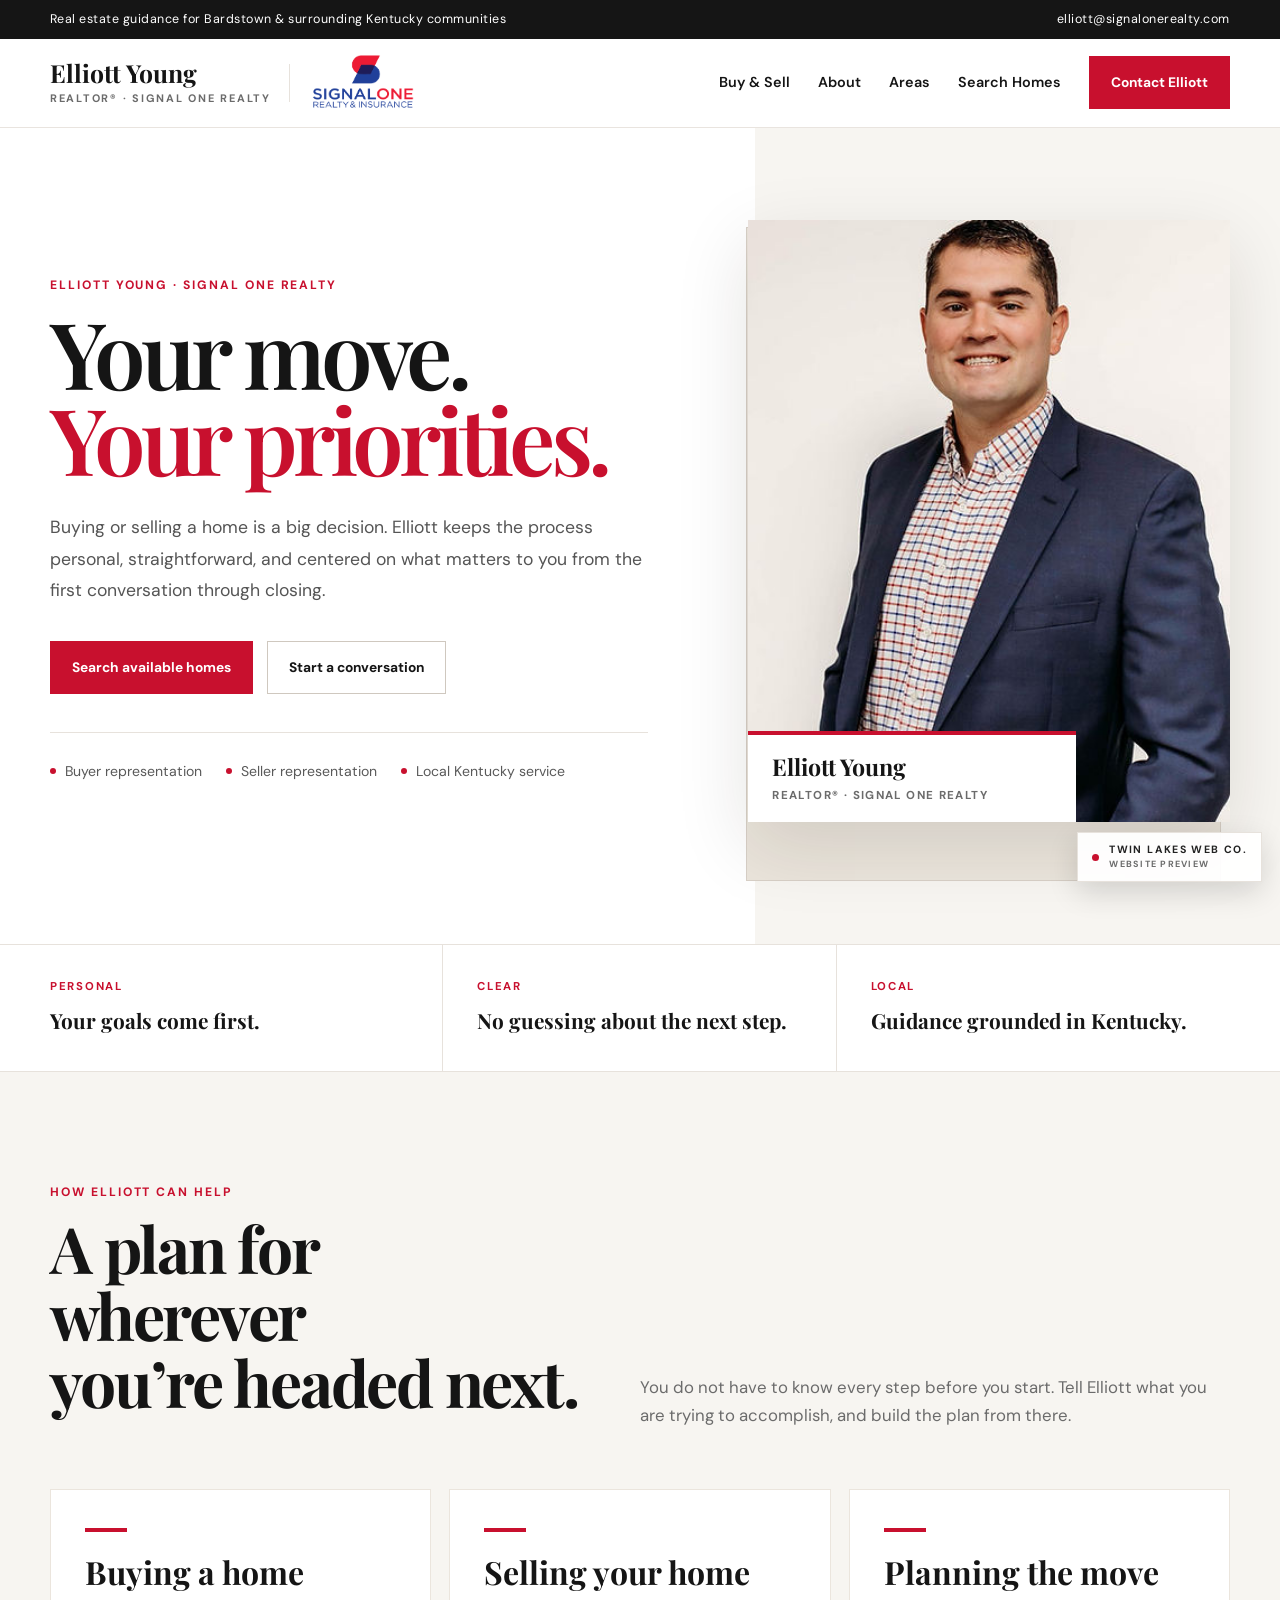
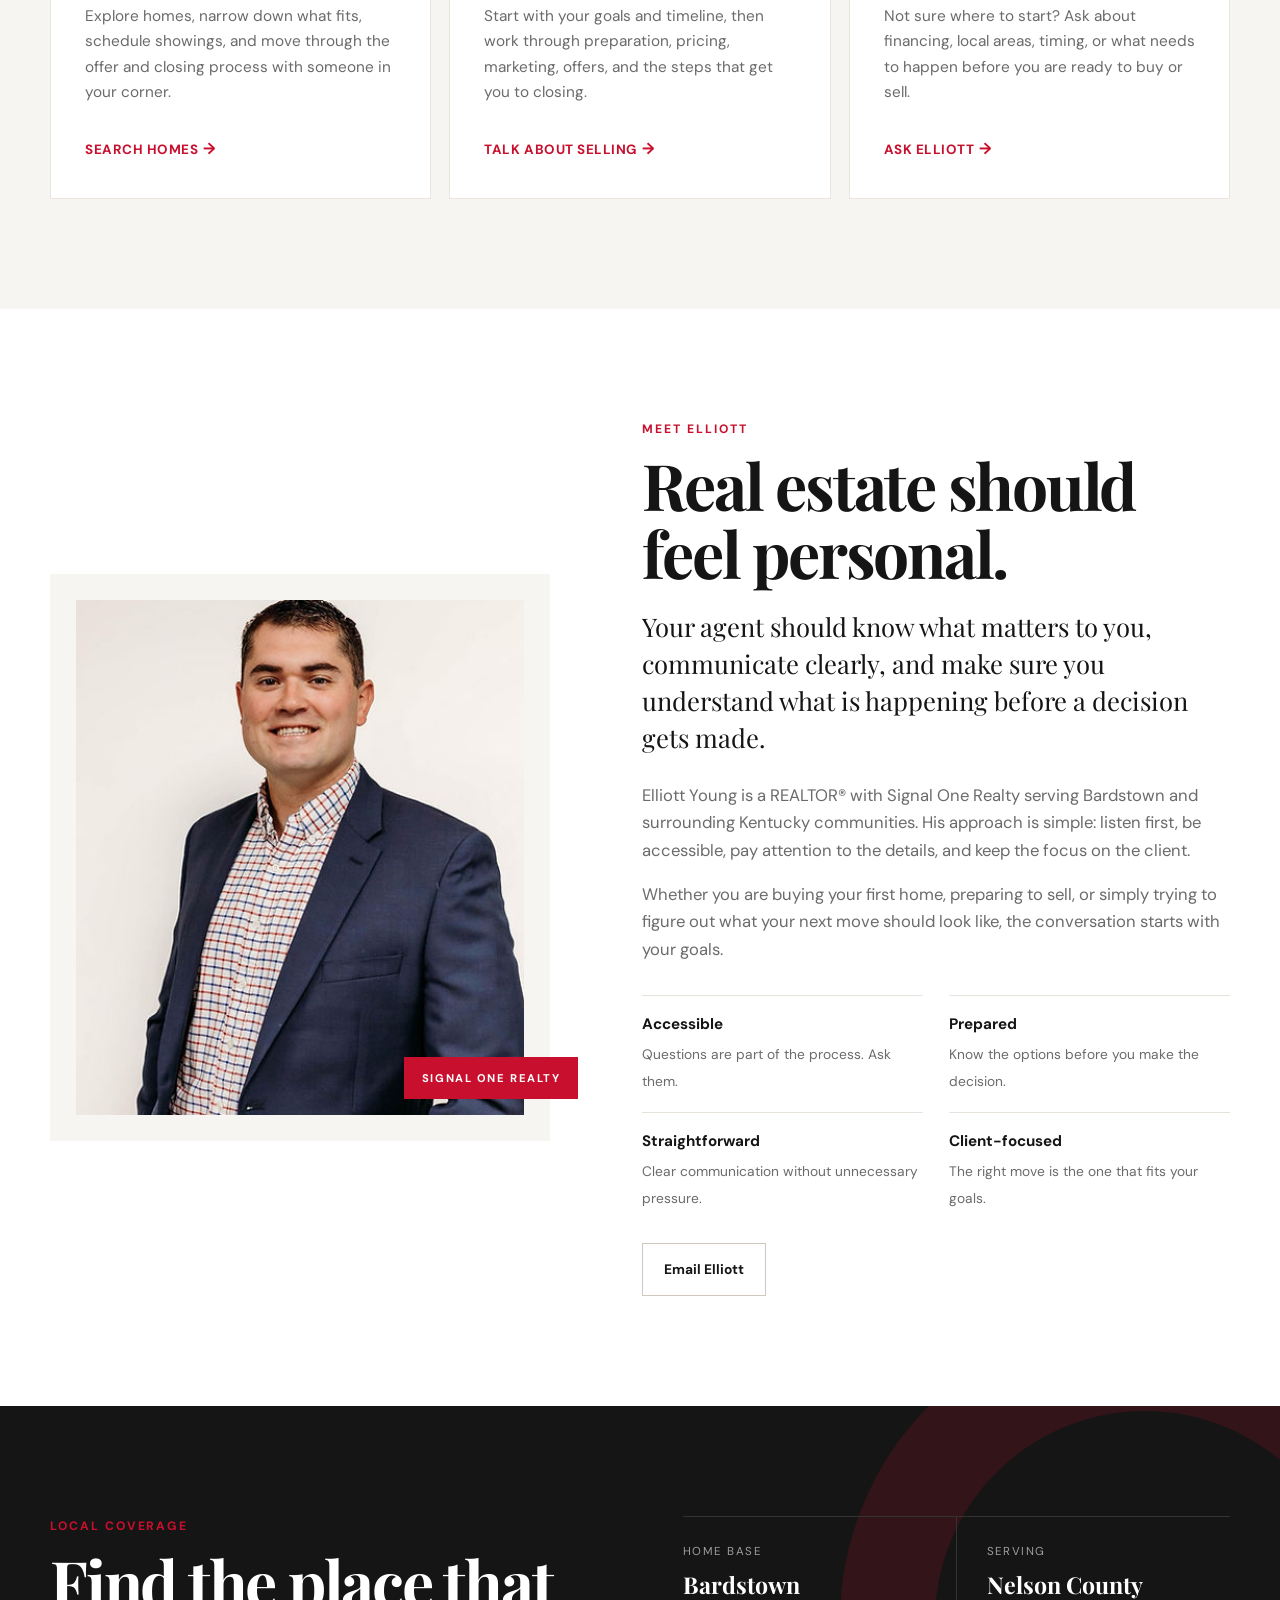
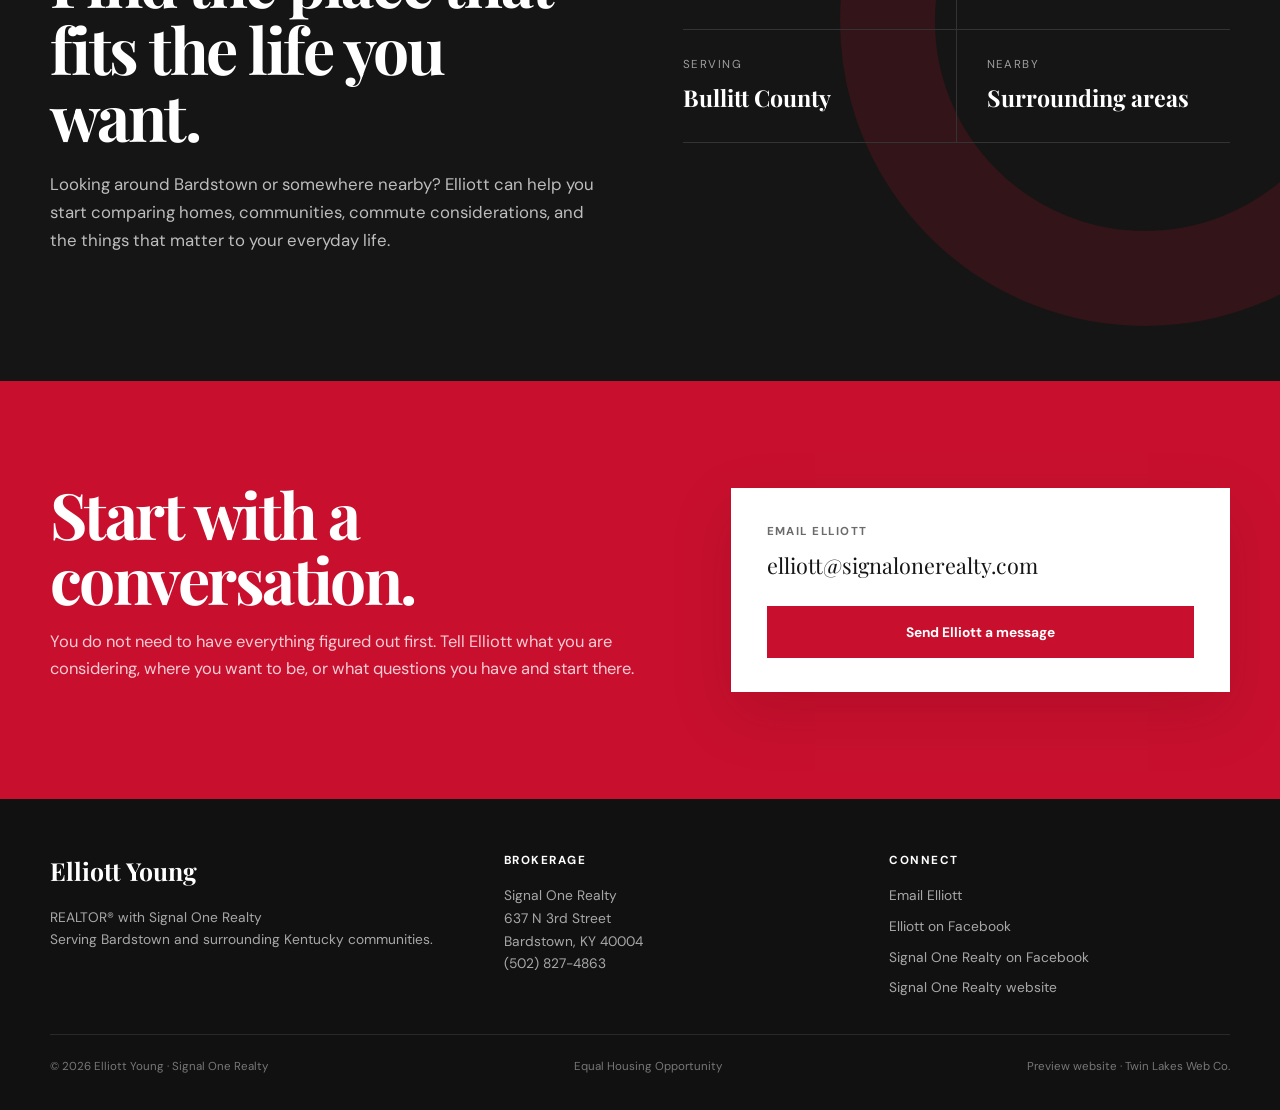
==== commit a295fa0b: "Remove italic style from hero priority text" ====
--- a/v2.html
+++ b/v2.html
@@ -91,7 +91,7 @@
     .hero{padding:74px 0 88px;background:linear-gradient(90deg,#fff 0%,#fff 59%,var(--paper) 59%,var(--paper) 100%);overflow:hidden}
     .hero-grid{display:grid;grid-template-columns:1.08fr .92fr;align-items:center;gap:72px}
     .hero h1{font-family:var(--serif);font-size:clamp(3.4rem,7.2vw,6.8rem);line-height:.94;letter-spacing:-.055em;margin:14px 0 30px;font-weight:600}
-    .hero h1 em{font-weight:600;color:var(--red);font-style:italic}
+    .hero h1 em{font-weight:600;color:var(--red);font-style:normal}
     .hero-copy>p{max-width:610px;color:#555;font-size:1.1rem;line-height:1.8;margin:0}
     .hero-actions{display:flex;align-items:center;gap:14px;flex-wrap:wrap;margin-top:34px}
     .micro-proof{display:flex;flex-wrap:wrap;gap:24px;margin-top:38px;padding-top:27px;border-top:1px solid var(--line);color:#595959;font-size:.88rem}
